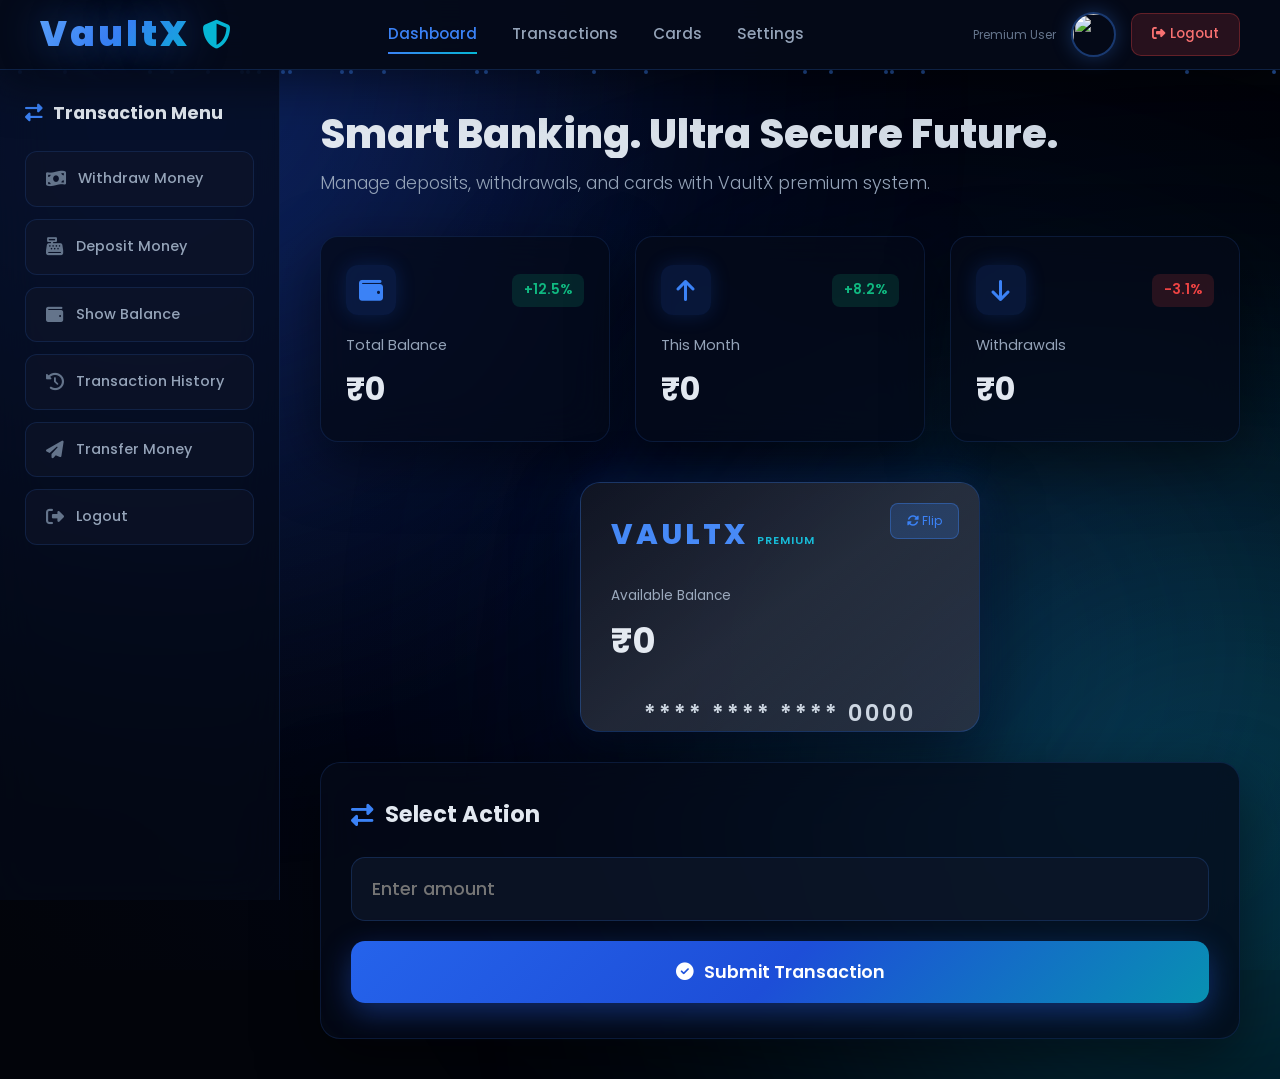
==== frontend/dashboard.html @ a6f94a08 "Remove Twilio secrets and use environment variables" ====
<!DOCTYPE html>
<html lang="en">
<head>
    <meta charset="UTF-8">
    <meta name="viewport" content="width=device-width, initial-scale=1.0">
    <title>VaultX Dashboard | Smart Banking. Secure Future.</title>
    
    <!-- Bootstrap 5.3 -->
    <link href="https://cdn.jsdelivr.net/npm/bootstrap@5.3.0/dist/css/bootstrap.min.css" rel="stylesheet">
    
    <!-- Google Fonts -->
    <link href="https://fonts.googleapis.com/css2?family=Poppins:wght@300;400;500;600;700;800;900&family=Inter:wght@400;500;600;700&display=swap" rel="stylesheet">
    
    <!-- Font Awesome -->
    <link rel="stylesheet" href="https://cdnjs.cloudflare.com/ajax/libs/font-awesome/6.4.0/css/all.min.css">
    
    <!-- Material Icons -->
    <link rel="stylesheet" href="https://fonts.googleapis.com/css2?family=Material+Symbols+Outlined" rel="stylesheet">
    
    <style>
        /* ===== RESET & BASE ===== */
        * {
            margin: 0;
            padding: 0;
            box-sizing: border-box;
            font-family: 'Poppins', sans-serif;
        }

        body {
            min-height: 100vh;
            background: #02040a;
            color: white;
            overflow-x: hidden;
            position: relative;
        }

        /* ===== DYNAMIC BACKGROUND ===== */
        .bg-grid {
            position: fixed;
            width: 100%;
            height: 100%;
            background-image: 
                linear-gradient(rgba(59, 130, 246, 0.03) 1px, transparent 1px),
                linear-gradient(90deg, rgba(59, 130, 246, 0.03) 1px, transparent 1px);
            background-size: 60px 60px;
            z-index: 1;
        }

        .bg-gradient-overlay {
            position: fixed;
            width: 100%;
            height: 100%;
            background: 
                radial-gradient(circle at 10% 20%, rgba(37, 99, 235, 0.1) 0%, transparent 40%),
                radial-gradient(circle at 90% 80%, rgba(8, 145, 178, 0.08) 0%, transparent 40%),
                radial-gradient(circle at 50% 50%, rgba(2, 6, 23, 1) 0%, rgba(2, 4, 10, 1) 100%);
            z-index: 2;
        }

        /* ===== FLOATING ORBS ===== */
        .orb {
            position: fixed;
            border-radius: 50%;
            filter: blur(200px);
            opacity: 0.5;
            z-index: 3;
            animation: orbFloat 20s ease-in-out infinite;
        }

        .orb.one {
            width: 700px;
            height: 700px;
            background: #1d4ed8;
            top: -300px;
            left: -200px;
        }

        .orb.two {
            width: 600px;
            height: 600px;
            background: #0891b2;
            bottom: -250px;
            right: -250px;
            animation-delay: -10s;
        }

        .orb.three {
            width: 400px;
            height: 400px;
            background: #3b82f6;
            top: 50%;
            right: 10%;
            opacity: 0.3;
            animation-delay: -5s;
        }

        @keyframes orbFloat {
            0%, 100% { transform: translate(0, 0) scale(1); }
            25% { transform: translate(50px, 40px) scale(1.05); }
            50% { transform: translate(30px, -30px) scale(0.98); }
            75% { transform: translate(-40px, 35px) scale(1.02); }
        }

        /* ===== PARTICLES ===== */
        .particles {
            position: fixed;
            width: 100%;
            height: 100%;
            z-index: 4;
            overflow: hidden;
        }

        .particle {
            position: absolute;
            width: 4px;
            height: 4px;
            background: rgba(59, 130, 246, 0.6);
            border-radius: 50%;
            animation: particleFloat 25s linear infinite;
        }

        @keyframes particleFloat {
            0% { transform: translateY(100vh) translateX(0); opacity: 0; }
            10% { opacity: 1; }
            90% { opacity: 1; }
            100% { transform: translateY(-100vh) translateX(50px); opacity: 0; }
        }

        /* ===== NAVBAR ===== */
        .navbar {
            position: fixed;
            top: 0;
            left: 0;
            right: 0;
            height: 70px;
            background: rgba(5, 10, 25, 0.95);
            backdrop-filter: blur(20px);
            border-bottom: 1px solid rgba(59, 130, 246, 0.2);
            display: flex;
            align-items: center;
            justify-content: space-between;
            padding: 0 40px;
            z-index: 1000;
            box-shadow: 0 10px 50px rgba(0, 0, 0, 0.5);
        }

        .navbar-logo {
            display: flex;
            align-items: center;
            gap: 12px;
        }

        .logo {
            font-size: 2.2rem;
            font-weight: 900;
            letter-spacing: 3px;
            background: linear-gradient(135deg, #60a5fa, #3b82f6, #06b6d4);
            color: transparent;
            -webkit-background-clip: text;
            background-clip: text;
            text-shadow: 0 0 40px rgba(59, 130, 246, 0.5);
        }

        .logo-icon {
            font-size: 1.8rem;
            color: #06b6d4;
        }

        .nav-links {
            display: flex;
            gap: 35px;
        }

        .nav-links a {
            color: #94a3b8;
            text-decoration: none;
            font-size: 0.95rem;
            font-weight: 500;
            transition: all 0.3s ease;
            padding: 8px 0;
            position: relative;
        }

        .nav-links a::after {
            content: '';
            position: absolute;
            bottom: 0;
            left: 0;
            width: 0;
            height: 2px;
            background: linear-gradient(90deg, #3b82f6, #06b6d4);
            transition: width 0.3s ease;
        }

        .nav-links a:hover {
            color: #cbd5e1;
        }

        .nav-links a:hover::after {
            width: 100%;
        }

        .nav-links a.active {
            color: #3b82f6;
        }

        .nav-links a.active::after {
            width: 100%;
        }

        .profile-section {
            display: flex;
            align-items: center;
            gap: 15px;
        }

        .profile-info {
            display: flex;
            align-items: center;
            gap: 12px;
        }

        .profile-name {
            font-size: 0.9rem;
            font-weight: 600;
            color: #e2e8f0;
        }

        .profile-role {
            font-size: 0.75rem;
            color: #64748b;
            font-weight: 400;
        }

        .profile-avatar {
            width: 45px;
            height: 45px;
            border-radius: 50%;
            border: 2px solid rgba(59, 130, 246, 0.4);
            box-shadow: 0 0 20px rgba(59, 130, 246, 0.3);
        }

        .logout-btn {
            padding: 10px 20px;
            background: rgba(239, 68, 68, 0.15);
            border: 1px solid rgba(239, 68, 68, 0.3);
            color: #f87171;
            border-radius: 10px;
            font-size: 0.85rem;
            font-weight: 500;
            cursor: pointer;
            transition: all 0.3s ease;
        }

        .logout-btn:hover {
            background: rgba(239, 68, 68, 0.25);
            border-color: rgba(239, 68, 68, 0.5);
            transform: translateY(-2px);
        }

        /* ===== MOBILE MENU BUTTON ===== */
        .mobile-menu-btn {
            display: none;
            background: rgba(59, 130, 246, 0.2);
            border: 1px solid rgba(59, 130, 246, 0.4);
            color: #3b82f6;
            padding: 8px 12px;
            border-radius: 8px;
            cursor: pointer;
            font-size: 1.2rem;
            transition: all 0.3s ease;
        }

        .mobile-menu-btn:hover {
            background: rgba(59, 130, 246, 0.3);
        }

        /* ===== MAIN CONTAINER ===== */
        .main-container {
            position: relative;
            z-index: 10;
            display: flex;
            margin-top: 70px;
            min-height: calc(100vh - 70px);
        }

        /* ===== SIDEBAR ===== */
        .sidebar {
            width: 280px;
            background: rgba(5, 10, 25, 0.7);
            backdrop-filter: blur(20px);
            border-right: 1px solid rgba(59, 130, 246, 0.15);
            padding: 30px 25px;
            position: fixed;
            height: calc(100vh - 70px);
            overflow-y: auto;
            z-index: 100;
            transition: all 0.3s ease;
        }

        .sidebar-title {
            font-size: 1.1rem;
            font-weight: 700;
            color: #e2e8f0;
            margin-bottom: 25px;
            display: flex;
            align-items: center;
            gap: 10px;
        }

        .sidebar-title i {
            color: #3b82f6;
        }

        .menu {
            display: flex;
            flex-direction: column;
            gap: 12px;
        }

        .menu-btn {
            padding: 16px 20px;
            background: rgba(15, 23, 42, 0.6);
            border: 1px solid rgba(59, 130, 246, 0.15);
            border-radius: 12px;
            color: #94a3b8;
            font-size: 0.9rem;
            font-weight: 500;
            cursor: pointer;
            transition: all 0.3s ease;
            display: flex;
            align-items: center;
            gap: 12px;
            text-align: left;
        }

        .menu-btn i {
            font-size: 1.1rem;
            color: #64748b;
            transition: all 0.3s ease;
        }

        .menu-btn:hover {
            background: rgba(30, 41, 59, 0.8);
            border-color: rgba(59, 130, 246, 0.3);
            color: #cbd5e1;
            transform: translateX(5px);
        }

        .menu-btn:hover i {
            color: #3b82f6;
            transform: translateX(3px);
        }

        .menu-btn.active {
            background: linear-gradient(135deg, rgba(37, 99, 235, 0.2), rgba(8, 145, 178, 0.2));
            border-color: rgba(59, 130, 246, 0.5);
            color: #e2e8f0;
            box-shadow: 0 0 20px rgba(37, 99, 235, 0.3);
        }

        .menu-btn.active i {
            color: #3b82f6;
        }

        /* ===== CONTENT AREA ===== */
        .content {
            margin-left: 280px;
            padding: 40px;
            width: 100%;
            animation: contentEnter 0.8s ease;
        }

        @keyframes contentEnter {
            from { opacity: 0; transform: translateY(30px); }
            to { opacity: 1; transform: translateY(0); }
        }

        /* ===== HERO SECTION ===== */
        .hero {
            margin-bottom: 40px;
        }

        .hero-title {
            font-size: 2.5rem;
            font-weight: 800;
            margin-bottom: 12px;
            background: linear-gradient(135deg, #e2e8f0, #cbd5e1);
            color: transparent;
            -webkit-background-clip: text;
            background-clip: text;
        }

        .hero-subtitle {
            font-size: 1.1rem;
            color: #94a3b8;
            font-weight: 300;
        }

        /* ===== STATS CARDS ===== */
        .stats-grid {
            display: grid;
            grid-template-columns: repeat(3, 1fr);
            gap: 25px;
            margin-bottom: 40px;
        }

        .stat-card {
            background: rgba(5, 10, 25, 0.75);
            backdrop-filter: blur(20px);
            border: 1px solid rgba(59, 130, 246, 0.15);
            border-radius: 18px;
            padding: 28px 25px;
            box-shadow: 0 20px 60px rgba(0, 0, 0, 0.5);
            transition: all 0.4s ease;
        }

        .stat-card:hover {
            transform: translateY(-5px);
            border-color: rgba(59, 130, 246, 0.3);
            box-shadow: 0 25px 70px rgba(0, 0, 0, 0.6);
        }

        .stat-header {
            display: flex;
            align-items: center;
            justify-content: space-between;
            margin-bottom: 20px;
        }

        .stat-icon {
            width: 50px;
            height: 50px;
            background: rgba(37, 99, 235, 0.15);
            border-radius: 12px;
            display: flex;
            align-items: center;
            justify-content: center;
            box-shadow: 0 0 20px rgba(37, 99, 235, 0.2);
        }

        .stat-icon i {
            font-size: 1.5rem;
            color: #3b82f6;
        }

        .stat-change {
            font-size: 0.85rem;
            font-weight: 600;
            padding: 6px 12px;
            border-radius: 8px;
        }

        .stat-change.positive {
            background: rgba(16, 185, 129, 0.15);
            color: #10b981;
        }

        .stat-change.negative {
            background: rgba(239, 68, 68, 0.15);
            color: #ef4444;
        }

        .stat-label {
            font-size: 0.9rem;
            color: #94a3b8;
            font-weight: 400;
            margin-bottom: 8px;
        }

        .stat-value {
            font-size: 2rem;
            font-weight: 700;
            color: #e2e8f0;
        }

        /* ===== CREDIT CARD ===== */
        .card-section {
            display: flex;
            flex-direction: column;
        }

        .section-title {
            font-size: 1.3rem;
            font-weight: 700;
            color: #e2e8f0;
            margin-bottom: 25px;
            display: flex;
            align-items: center;
            gap: 12px;
        }

        .section-title i {
            color: #3b82f6;
        }

        .credit-card-wrapper {
            width: 100%;
            display: flex;
            justify-content: center;
            align-items: center;
            margin: 30px auto;
            perspective: 1500px;
        }

        .credit-card {
            width: 400px;
            height: 250px;
            position: relative;
            transform-style: preserve-3d;
            transition: transform 1s ease;
            will-change: transform;
            margin: 0 auto;
            display: block;
        }

        .credit-card:hover {
            transform: translateY(-8px);
        }

        .credit-card.flipped {
            transform: rotateY(180deg);
        }

        .card-face {
            position: absolute;
            width: 100%;
            height: 100%;
            padding: 30px;
            border-radius: 20px;
            background: linear-gradient(
                135deg,
                rgba(5,10,25,0.95),
                rgba(30,41,59,0.95)
            );
            border: 1px solid rgba(59,130,246,0.3);
            box-shadow:
                0 20px 60px rgba(0,0,0,0.6),
                0 0 40px rgba(37,99,235,0.2);
            backface-visibility: hidden;
            -webkit-backface-visibility: hidden;
            overflow: hidden;
        }

        .card-front {
            z-index: 2;
        }

        .card-back {
            transform: rotateY(180deg);
            display: flex;
            justify-content: center;
            align-items: center;
        }

        .card-brand {
            font-size: 1.8rem;
            font-weight: 800;
            color: #3b82f6;
            letter-spacing: 3px;
            margin-bottom: 30px;
        }

        .card-badge {
            font-size: 0.7rem;
            color: #06b6d4;
            font-weight: 600;
            letter-spacing: 1px;
        }

        .card-balance-label {
            font-size: 0.85rem;
            color: #94a3b8;
            margin-bottom: 8px;
        }

        .card-balance {
            font-size: 2.2rem;
            font-weight: 700;
            color: #e2e8f0;
            margin-bottom: 30px;
        }

        .card-number {
            font-size: 1.4rem;
            font-weight: 600;
            color: #cbd5e1;
            letter-spacing: 3px;
            margin-bottom: 30px;
            text-align: center;
        }

        .card-info {
            display: flex;
            justify-content: space-between;
        }

        .card-info-item small {
            font-size: 0.7rem;
            color: #64748b;
            margin-bottom: 5px;
        }

        .card-info-item span {
            font-size: 0.9rem;
            color: #e2e8f0;
            font-weight: 500;
        }

        .card-back-content {
            text-align: center;
            padding-top: 40px;
        }

        .card-stripe {
            width: 100%;
            height: 45px;
            background: linear-gradient(90deg, #2c2c2c, #4a4a4a, #2c2c2c);
            margin-bottom: 25px;
            border-radius: 8px;
        }

        .card-cvv-label {
            font-size: 0.8rem;
            color: #94a3b8;
            margin-bottom: 8px;
        }

        .card-cvv {
            width: 120px;
            text-align: center;
            font-size: 1.8rem;
            font-weight: 700;
            color: #0f172a;
            background: white;
            padding: 12px;
            border-radius: 10px;
            letter-spacing: 3px;
            box-shadow: 0 0 20px rgba(255,255,255,0.25);
        }

        .card-flip-btn {
            position: absolute;
            top: 20px;
            right: 20px;
            background: rgba(59, 130, 246, 0.2);
            border: 1px solid rgba(59, 130, 246, 0.4);
            color: #3b82f6;
            padding: 8px 16px;
            border-radius: 8px;
            font-size: 0.75rem;
            cursor: pointer;
            transition: all 0.3s ease;
        }

        .card-face::before {
            content: "";
            position: absolute;
            top: -50%;
            left: -50%;
            width: 200%;
            height: 200%;
            background: linear-gradient(
                120deg,
                transparent,
                rgba(255,255,255,0.08),
                transparent
            );
            transform: rotate(25deg);
            animation: shine 6s linear infinite;
        }

        @keyframes shine {
            0% {
                transform: translateX(-100%) rotate(25deg);
            }
            100% {
                transform: translateX(100%) rotate(25deg);
            }
        }

        .card-flip-btn:hover {
            background: rgba(59, 130, 246, 0.3);
        }

        /* ===== ACTION PANEL ===== */
        .action-panel {
            background: rgba(5, 10, 25, 0.75);
            backdrop-filter: blur(20px);
            border: 1px solid rgba(59, 130, 246, 0.15);
            border-radius: 20px;
            padding: 35px 30px;
            box-shadow: 0 20px 60px rgba(0, 0, 0, 0.5);
        }

        .action-title {
            font-size: 1.4rem;
            font-weight: 700;
            color: #e2e8f0;
            margin-bottom: 25px;
            display: flex;
            align-items: center;
            gap: 12px;
        }

        .action-title i {
            color: #3b82f6;
        }

        .action-input {
            width: 100%;
            padding: 18px 20px;
            background: rgba(15, 23, 42, 0.7);
            border: 1px solid rgba(59, 130, 246, 0.2);
            border-radius: 14px;
            color: white;
            font-size: 1.1rem;
            font-weight: 500;
            transition: all 0.3s ease;
            margin-bottom: 20px;
        }

        .action-input:focus {
            background: rgba(30, 41, 59, 0.9);
            border-color: rgba(59, 130, 246, 0.6);
            box-shadow: 0 0 25px rgba(59, 130, 246, 0.3);
            outline: none;
        }

        .action-btn {
            width: 100%;
            padding: 18px 32px;
            background: linear-gradient(135deg, #2563eb, #1d4ed8, #0891b2);
            color: white;
            border: none;
            border-radius: 14px;
            font-weight: 600;
            font-size: 1.1rem;
            cursor: pointer;
            transition: all 0.4s ease;
            display: flex;
            align-items: center;
            justify-content: center;
            gap: 10px;
            box-shadow: 0 10px 30px rgba(37, 99, 235, 0.4);
        }

        .action-btn:hover {
            transform: translateY(-3px);
            box-shadow: 0 15px 40px rgba(37, 99, 235, 0.6);
        }

        .action-result {
            margin-top: 25px;
            padding: 20px;
            background: rgba(15, 23, 42, 0.6);
            border: 1px solid rgba(59, 130, 246, 0.2);
            border-radius: 12px;
            color: #cbd5e1;
            font-size: 0.95rem;
            line-height: 1.6;
            display: none;
        }

        .action-result.show {
            display: block;
            animation: resultEnter 0.5s ease;
        }

        @keyframes resultEnter {
            from { opacity: 0; transform: translateY(10px); }
            to { opacity: 1; transform: translateY(0); }
        }

        /* ===== HISTORY BOX ===== */
        .history-box {
            max-height: 300px;
            overflow-y: auto;
        }

        .tx {
            padding: 10px;
            margin: 5px 0;
            background: rgba(15, 23, 42, 0.5);
            border-radius: 8px;
        }

        .tx hr {
            border-color: rgba(59, 130, 246, 0.2);
            margin: 10px 0;
        }

        /* ===== RESPONSIVE DESIGN - PROFESSIONAL ===== */
        
        /* Desktop (1200px+) */
        @media (min-width: 1200px) {
            .credit-card {
                width: 400px;
                height: 250px;
            }
            
            .hero-title {
                font-size: 2.5rem;
            }
            
            .stats-grid {
                grid-template-columns: repeat(3, 1fr);
            }
            
            .content {
                padding: 40px;
            }
        }

        /* Laptop/Large Tablet (992px - 1199px) */
        @media (max-width: 1199px) {
            .credit-card {
                width: 380px;
                height: 240px;
            }
            
            .hero-title {
                font-size: 2.2rem;
            }
            
            .stats-grid {
                grid-template-columns: repeat(3, 1fr);
                gap: 20px;
            }
            
            .stat-card {
                padding: 24px 20px;
            }
            
            .stat-value {
                font-size: 1.8rem;
            }
            
            .content {
                padding: 35px;
            }
        }

        /* Tablet (768px - 991px) */
        @media (max-width: 991px) {
            .sidebar {
                width: 250px;
                padding: 25px 20px;
            }
            
            .content {
                margin-left: 250px;
                padding: 30px;
            }
            
            .credit-card {
                width: 350px;
                height: 220px;
            }
            
            .hero-title {
                font-size: 2rem;
            }
            
            .hero-subtitle {
                font-size: 1rem;
            }
            
            .stats-grid {
                grid-template-columns: repeat(2, 1fr);
                gap: 20px;
                margin-bottom: 30px;
            }
            
            .stat-card {
                padding: 22px 18px;
            }
            
            .stat-icon {
                width: 45px;
                height: 45px;
            }
            
            .stat-icon i {
                font-size: 1.3rem;
            }
            
            .stat-value {
                font-size: 1.6rem;
            }
            
            .action-panel {
                padding: 30px 25px;
            }
            
            .nav-links {
                gap: 20px;
            }
            
            .nav-links a {
                font-size: 0.85rem;
            }
            
            .orb.one, .orb.two {
                width: 500px;
                height: 500px;
            }
            
            .orb.three {
                width: 300px;
                height: 300px;
            }
        }

        /* Mobile Large (576px - 767px) */
        @media (max-width: 767px) {
            .mobile-menu-btn {
                display: block;
            }
            
            .nav-links {
                display: none;
            }
            
            .sidebar {
                left: -250px;
                width: 250px;
            }
            
            .sidebar.active {
                left: 0;
            }
            
            .content {
                margin-left: 0;
                padding: 25px;
            }
            
            .credit-card {
                width: 320px;
                height: 210px;
            }
            
            .hero-title {
                font-size: 1.7rem;
            }
            
            .hero-subtitle {
                font-size: 0.9rem;
            }
            
            .stats-grid {
                grid-template-columns: 1fr;
                gap: 18px;
                margin-bottom: 25px;
            }
            
            .stat-card {
                padding: 20px 16px;
            }
            
            .stat-icon {
                width: 42px;
                height: 42px;
            }
            
            .stat-icon i {
                font-size: 1.2rem;
            }
            
            .stat-value {
                font-size: 1.5rem;
            }
            
            .stat-label {
                font-size: 0.85rem;
            }
            
            .action-panel {
                padding: 25px 20px;
            }
            
            .action-title {
                font-size: 1.2rem;
            }
            
            .action-input {
                padding: 15px 18px;
                font-size: 1rem;
            }
            
            .action-btn {
                padding: 16px 28px;
                font-size: 1rem;
            }
            
            .navbar {
                padding: 0 20px;
            }
            
            .logo {
                font-size: 1.8rem;
            }
            
            .logo-icon {
                font-size: 1.5rem;
            }
            
            .profile-info {
                gap: 8px;
            }
            
            .profile-name {
                font-size: 0.8rem;
            }
            
            .profile-role {
                font-size: 0.7rem;
            }
            
            .profile-avatar {
                width: 40px;
                height: 40px;
            }
            
            .logout-btn {
                padding: 8px 16px;
                font-size: 0.75rem;
            }
            
            .card-flip-btn {
                top: 15px;
                right: 15px;
                padding: 6px 12px;
                font-size: 0.7rem;
            }
            
            .card-brand {
                font-size: 1.5rem;
                margin-bottom: 25px;
            }
            
            .card-balance {
                font-size: 1.8rem;
                margin-bottom: 25px;
            }
            
            .card-number {
                font-size: 1.2rem;
                margin-bottom: 25px;
            }
            
            .orb {
                filter: blur(150px);
            }
            
            .orb.one, .orb.two {
                width: 400px;
                height: 400px;
            }
        }

        /* Mobile Small (≤575px) */
        @media (max-width: 575px) {
            .credit-card {
                width: 290px;
                height: 195px;
            }
            
            .hero-title {
                font-size: 1.4rem;
            }
            
            .hero-subtitle {
                font-size: 0.8rem;
            }
            
            .stats-grid {
                gap: 15px;
                margin-bottom: 20px;
            }
            
            .stat-card {
                padding: 18px 14px;
            }
            
            .stat-icon {
                width: 38px;
                height: 38px;
            }
            
            .stat-icon i {
                font-size: 1.1rem;
            }
            
            .stat-value {
                font-size: 1.3rem;
            }
            
            .stat-label {
                font-size: 0.8rem;
                margin-bottom: 6px;
            }
            
            .stat-change {
                font-size: 0.75rem;
                padding: 5px 10px;
            }
            
            .action-panel {
                padding: 20px 15px;
            }
            
            .action-title {
                font-size: 1.1rem;
                margin-bottom: 20px;
            }
            
            .action-input {
                padding: 14px 16px;
                font-size: 0.95rem;
                margin-bottom: 16px;
            }
            
            .action-btn {
                padding: 15px 24px;
                font-size: 0.95rem;
            }
            
            .card-brand {
                font-size: 1.3rem;
                margin-bottom: 20px;
            }
            
            .card-balance-label {
                font-size: 0.75rem;
            }
            
            .card-balance {
                font-size: 1.6rem;
                margin-bottom: 20px;
            }
            
            .card-number {
                font-size: 1.1rem;
                margin-bottom: 20px;
            }
            
            .card-info-item small {
                font-size: 0.65rem;
            }
            
            .card-info-item span {
                font-size: 0.8rem;
            }
            
            .card-cvv {
                width: 100px;
                font-size: 1.5rem;
                padding: 10px;
            }
            
            .card-stripe {
                height: 40px;
                margin-bottom: 20px;
            }
            
            .navbar {
                height: 60px;
                padding: 0 15px;
            }
            
            .logo {
                font-size: 1.5rem;
            }
            
            .logo-icon {
                font-size: 1.3rem;
            }
            
            .profile-avatar {
                width: 35px;
                height: 35px;
            }
            
            .sidebar {
                width: 220px;
                padding: 20px 15px;
            }
            
            .menu-btn {
                padding: 14px 16px;
                font-size: 0.85rem;
            }
            
            .menu-btn i {
                font-size: 1rem;
            }
            
            .sidebar-title {
                font-size: 1rem;
                margin-bottom: 20px;
            }
        }

        /* Ultra Mobile (≤375px) */
        @media (max-width: 375px) {
            .credit-card {
                width: 260px;
                height: 180px;
            }
            
            .hero-title {
                font-size: 1.2rem;
            }
            
            .stat-value {
                font-size: 1.2rem;
            }
            
            .card-number {
                font-size: 1rem;
            }
        }
    </style>
</head>

<body>
    <!-- BACKGROUND -->
    <div class="bg-grid"></div>
    <div class="bg-gradient-overlay"></div>
    
    <!-- ORBS -->
    <div class="orb one"></div>
    <div class="orb two"></div>
    <div class="orb three"></div>
    
    <!-- PARTICLES -->
    <div class="particles" id="particles"></div>

    <!-- NAVBAR -->
    <nav class="navbar">
        <div class="navbar-logo">
            <button class="mobile-menu-btn" onclick="toggleSidebar()">
                <i class="fas fa-bars"></i>
            </button>
            <div class="logo">VaultX</div>
            <i class="fas fa-shield-halved logo-icon"></i>
        </div>

        <div class="nav-links">
            <a href="#" class="active">Dashboard</a>
            <a href="#">Transactions</a>
            <a href="#">Cards</a>
            <a href="#">Settings</a>
        </div>

        <div class="profile-section">
            <div class="profile-info">
                <div class="profile-name" id="profileName">
                    User
                </div>
                <div class="profile-role">Premium User</div>
            </div>
            <img src="https://ui-avatars.com/api/?name=Shivam+Kumar&background=3b82f6&color=fff&fontSize=0.5" class="profile-avatar">
            <button class="logout-btn" onclick="logout()">
                <i class="fas fa-sign-out-alt"></i> Logout
            </button>
        </div>
    </nav>

    <!-- MAIN CONTAINER -->
    <div class="main-container">
        <!-- SIDEBAR -->
        <div class="sidebar" id="sidebar">
            <div class="sidebar-title">
                <i class="fas fa-exchange-alt"></i>
                Transaction Menu
            </div>

            <div class="menu">
                <button class="menu-btn" onclick="setMode('withdraw')">
                    <i class="fas fa-money-bill-wave"></i>
                    Withdraw Money
                </button>
                <button class="menu-btn" onclick="setMode('deposit')">
                    <i class="fas fa-cash-register"></i>
                    Deposit Money
                </button>
                <button class="menu-btn" onclick="setMode('balance')">
                    <i class="fas fa-wallet"></i>
                    Show Balance
                </button>
                <button class="menu-btn" onclick="setMode('history')">
                    <i class="fas fa-history"></i>
                    Transaction History
                </button>
                <button class="menu-btn" onclick="setMode('transfer')">
                    <i class="fas fa-paper-plane"></i>
                    Transfer Money
                </button>
                <button class="menu-btn" onclick="logout()">
                    <i class="fas fa-sign-out-alt"></i>
                    Logout
                </button>
            </div>
        </div>

        <!-- CONTENT -->
        <div class="content">
            <!-- HERO -->
            <div class="hero">
                <h1 class="hero-title">Smart Banking. Ultra Secure Future.</h1>
                <p class="hero-subtitle">Manage deposits, withdrawals, and cards with VaultX premium system.</p>
            </div>

            <!-- STATS -->
            <div class="stats-grid">
                <div class="stat-card">
                    <div class="stat-header">
                        <div class="stat-icon">
                            <i class="fas fa-wallet"></i>
                        </div>
                        <div class="stat-change positive">+12.5%</div>
                    </div>
                    <div class="stat-label">Total Balance</div>
                    <div class="stat-value" id="totalBalance">₹0</div>
                </div>

                <div class="stat-card">
                    <div class="stat-header">
                        <div class="stat-icon">
                            <i class="fas fa-arrow-up"></i>
                        </div>
                        <div class="stat-change positive">+8.2%</div>
                    </div>
                    <div class="stat-label">This Month</div>
                    <div class="stat-value" id="totalDeposit">₹0</div>
                </div>

                <div class="stat-card">
                    <div class="stat-header">
                        <div class="stat-icon">
                            <i class="fas fa-arrow-down"></i>
                        </div>
                        <div class="stat-change negative">-3.1%</div>
                    </div>
                    <div class="stat-label">Withdrawals</div>
                    <div class="stat-value" id="totalWithdraw">₹0</div>
                </div>
            </div>
            
            <div class="credit-card-wrapper">
                <div class="credit-card" id="creditCard">
                    <!-- FRONT -->
                    <div class="card-face card-front">
                        <button class="card-flip-btn" onclick="flipCard()">
                            <i class="fas fa-sync-alt"></i> Flip
                        </button>

                        <div class="card-brand">
                            VAULTX
                            <span class="card-badge">PREMIUM</span>
                        </div>

                        <div class="card-balance-label">
                            Available Balance
                        </div>

                        <div class="card-balance" id="cardBalance">
                            ₹0
                        </div>

                        <div class="card-number" id="cardNumber">
                            **** **** **** 0000
                        </div>

                        <div class="card-info">
                            <div class="card-info-item">
                                <small>Card Holder</small>
                                <span id="cardHolder">USER</span>
                            </div>

                            <div class="card-info-item">
                                <small>Valid Thru</small>
                                <span>12/30</span>
                            </div>
                        </div>
                    </div>

                    <!-- BACK -->
                    <div class="card-face card-back">
                        <div class="card-back-content">
                            <div class="card-stripe"></div>

                            <div class="card-cvv-label">
                                Security Code
                            </div>

                            <div class="card-cvv">
                                427
                            </div>

                            <small style="color:#64748b;">
                                Secure Banking Powered by VaultX
                            </small>
                        </div>
                    </div>
                </div>
            </div>

            <!-- ACTION PANEL -->
            <div class="action-panel">
                <div class="action-title">
                    <i class="fas fa-exchange-alt"></i>
                    <span id="actionTitle">Select Action</span>
                </div>

                <input type="number" class="action-input" id="amount" placeholder="Enter amount">

                <button class="action-btn" onclick="performAction()">
                    <i class="fas fa-check-circle"></i>
                    Submit Transaction
                </button>

                <div class="action-result" id="result"></div>
            </div>
        </div>
    </div>

    <script>
        // ===== PARTICLES =====
        let accountNumber = localStorage.getItem("accountNumber");
        function createParticles() {
            const container = document.getElementById('particles');
            for (let i = 0; i < 25; i++) {
                const particle = document.createElement('div');
                particle.className = 'particle';
                particle.style.left = Math.random() * 100 + '%';
                particle.style.animationDelay = Math.random() * 25 + 's';
                particle.style.animationDuration = (20 + Math.random() * 10) + 's';
                container.appendChild(particle);
            }
        }
        createParticles();

        // ===== MOBILE SIDEBAR TOGGLE =====
        function toggleSidebar() {
            document.getElementById('sidebar').classList.toggle('active');
        }

        // Close sidebar when clicking on content
        document.addEventListener('click', (e) => {
            const sidebar = document.getElementById('sidebar');
            const mobileMenuBtn = document.querySelector('.mobile-menu-btn');
            
            if (!sidebar.contains(e.target) && !mobileMenuBtn.contains(e.target) && window.innerWidth < 768) {
                sidebar.classList.remove('active');
            }
        });

        // ===== MOUSE TRACKING =====
        document.addEventListener('mousemove', (e) => {
            const orbs = document.querySelectorAll('.orb');
            const mouseX = e.clientX / window.innerWidth - 0.5;
            const mouseY = e.clientY / window.innerHeight - 0.5;
            orbs.forEach((orb, i) => {
                const speed = (i + 1) * 20;
                orb.style.transform = `translate(${mouseX * speed}px, ${mouseY * speed}px)`;
            });
        });

        // ===== CARD FLIP =====
        function flipCard() {
            document.getElementById('creditCard').classList.toggle('flipped');
        }

        // ===== MODE SETTER =====
        let mode = '';
        function setMode(selected) {
            mode = selected;
            document.getElementById('result').classList.remove('show');
            document.getElementById('amount').value = '';
            
            document.querySelectorAll('.menu-btn').forEach(btn => btn.classList.remove('active'));
            event.currentTarget.classList.add('active');

            const titles = {
                withdraw: 'Withdraw Money',
                deposit: 'Deposit Money',
                balance: 'Check Balance',
                history: 'Transaction History',
                transfer: 'Transfer Money'
            };
            
            document.getElementById('actionTitle').innerText = titles[mode];
            document.getElementById('amount').style.display = mode === 'balance' || mode === 'history' ? 'none' : 'block';
            
            // Close sidebar on mobile after selection
            if (window.innerWidth < 768) {
                document.getElementById('sidebar').classList.remove('active');
            }
        }

        // ===== ACTION PERFORM =====
        function performAction() {
            const resultEl = document.getElementById('result');
            const btn = document.querySelector('.action-btn');

            const amount = document.getElementById('amount').value;
            const accountNumber = localStorage.getItem("accountNumber");

            // ===== RESET RESULT =====
            resultEl.classList.remove('show');
            resultEl.innerText = "";

            // ===== VALIDATION 1: LOGIN CHECK =====
            if (!accountNumber) {
                alert("Session expired. Please login again.");
                window.location.href = "index.html";
                return;
            }

            // ===== VALIDATION 2: AMOUNT CHECK =====
            if (mode !== "balance" && mode !== "history") {
                if (!amount || isNaN(amount) || parseFloat(amount) <= 0) {
                    alert("Enter valid amount");
                    return;
                }
            }

            // ===== BUTTON LOADING STATE =====
            btn.innerHTML = '<i class="fas fa-spinner fa-spin"></i> Processing...';
            btn.disabled = true;

            let url = "";
            let body = null;

            // ===== ROUTING =====
            if (mode === "deposit") {
                url = "http://localhost:8080/api/transaction/deposit";
                body = {
                    accountNumber: Number(accountNumber),
                    amount: parseFloat(amount)
                };
            } else if (mode === "withdraw") {
                url = "http://localhost:8080/api/transaction/withdraw";
                body = {
                    accountNumber: Number(accountNumber),
                    amount: parseFloat(amount)
                };
            } else if (mode === "balance") {
                fetch(`http://localhost:8080/api/transaction/balance/${accountNumber}`)
                    .then(res => res.json())
                    .then(data => {
                        resultEl.innerText = "Balance: ₹ " + data;
                        resultEl.classList.add('show');

                        btn.innerHTML = '<i class="fas fa-check-circle"></i> Done';
                        btn.disabled = false;
                    })
                    .catch(err => {
                        console.log(err);
                        resultEl.innerText = "Failed to fetch balance";
                        btn.disabled = false;
                        btn.innerHTML = '<i class="fas fa-check-circle"></i> Submit Transaction';
                    });

                return;
            } else if (mode === "history") {
                fetch(`http://localhost:8080/api/transaction/history/${accountNumber}`)
                    .then(res => res.json())
                    .then(data => {
                        if (!data || data.length === 0) {
                            resultEl.innerHTML = "No transactions found";
                        } else {
                            let html = "<div class='history-box'>";

                           data.forEach(tx => {

    const date = new Date(tx.timestamp);

    const formattedDate =
        date.toLocaleDateString("en-IN") +
        " | " +
        date.toLocaleTimeString("en-IN");

    const color =
        tx.transactionType === "DEPOSIT"
        ? "#22c55e"
        : "#ef4444";

    html += `
        <div class="tx" style="
            padding:12px;
            margin-bottom:10px;
            border-radius:10px;
            background:rgba(255,255,255,0.03);
        ">

            <div style="
                display:flex;
                justify-content:space-between;
                align-items:center;
            ">

                <b style="color:${color}">
                    ${tx.transactionType}
                </b>

                <b>
                    ₹${tx.amount}
                </b>

            </div>

            <small style="
                color:#94a3b8;
                display:block;
                margin-top:8px;
            ">
                ${formattedDate}
            </small>

        </div>
    `;
});

                            html += "</div>";
                            resultEl.innerHTML = html;
                        }

                        resultEl.classList.add('show');

                        btn.innerHTML = '<i class="fas fa-check-circle"></i> Done';
                        btn.disabled = false;
                    })
                    .catch(err => {
                        console.log(err);
                        resultEl.innerText = "Failed to load history";
                        btn.disabled = false;
                        btn.innerHTML = '<i class="fas fa-check-circle"></i> Submit Transaction';
                    });

                return;
            }

            // ===== DEPOSIT / WITHDRAW CALL =====
            fetch(url, {
                method: "POST",
                headers: {
                    "Content-Type": "application/json"
                },
                body: JSON.stringify(body)
            })
            .then(res => res.text())
            .then(data => {
                resultEl.innerText = data;
                resultEl.classList.add('show');

                btn.innerHTML = '<i class="fas fa-check-circle"></i> Success';
                btn.disabled = false;
            })
            .catch(err => {
                console.log(err);
                resultEl.innerText = "Transaction Failed";
                resultEl.classList.add('show');
                btn.innerHTML = '<i class="fas fa-check-circle"></i> Submit Transaction';
                btn.disabled = false;
            });
        }

        // ===== LOGOUT =====
        function logout() {
            localStorage.clear();
            window.location.href = 'index.html';
        }

        window.addEventListener("load", () => {
            document.getElementById("profileName").innerText = localStorage.getItem("userName");
            document.getElementById("cardHolder").innerText = localStorage.getItem("userName");

            const accountNumber = localStorage.getItem("accountNumber");
            document.getElementById("cardNumber").innerText = "**** **** **** " + accountNumber.toString().slice(-4);

            fetch(`http://localhost:8080/api/transaction/balance/${accountNumber}`)
                .then(res => res.json())
                .then(balance => {
                    document.getElementById("cardBalance").innerText = "₹" + balance;
                    document.getElementById("totalBalance").innerText = "₹" + balance;
                })
                .catch(err => {
                    console.log(err);
                });

            // Total Deposit
            fetch(`http://localhost:8080/api/transaction/total-deposit/${accountNumber}`)
                .then(res => res.json())
                .then(amount => {
                    document.getElementById("totalDeposit").innerText = "₹" + amount;
                })
                .catch(err => {
                    console.log(err);
                });

            // Total Withdraw
            fetch(`http://localhost:8080/api/transaction/total-withdraw/${accountNumber}`)
                .then(res => res.json())
                .then(amount => {
                    document.getElementById("totalWithdraw").innerText = "₹" + amount;
                })
                .catch(err => {
                    console.log(err);
                });
        });
    </script>

    <script src="https://cdn.jsdelivr.net/npm/bootstrap@5.3.0/dist/js/bootstrap.bundle.min.js"></script>
    <script src="https://cdnjs.cloudflare.com/ajax/libs/font-awesome/6.4.0/js/all.min.js"></script>
</body>
</html>
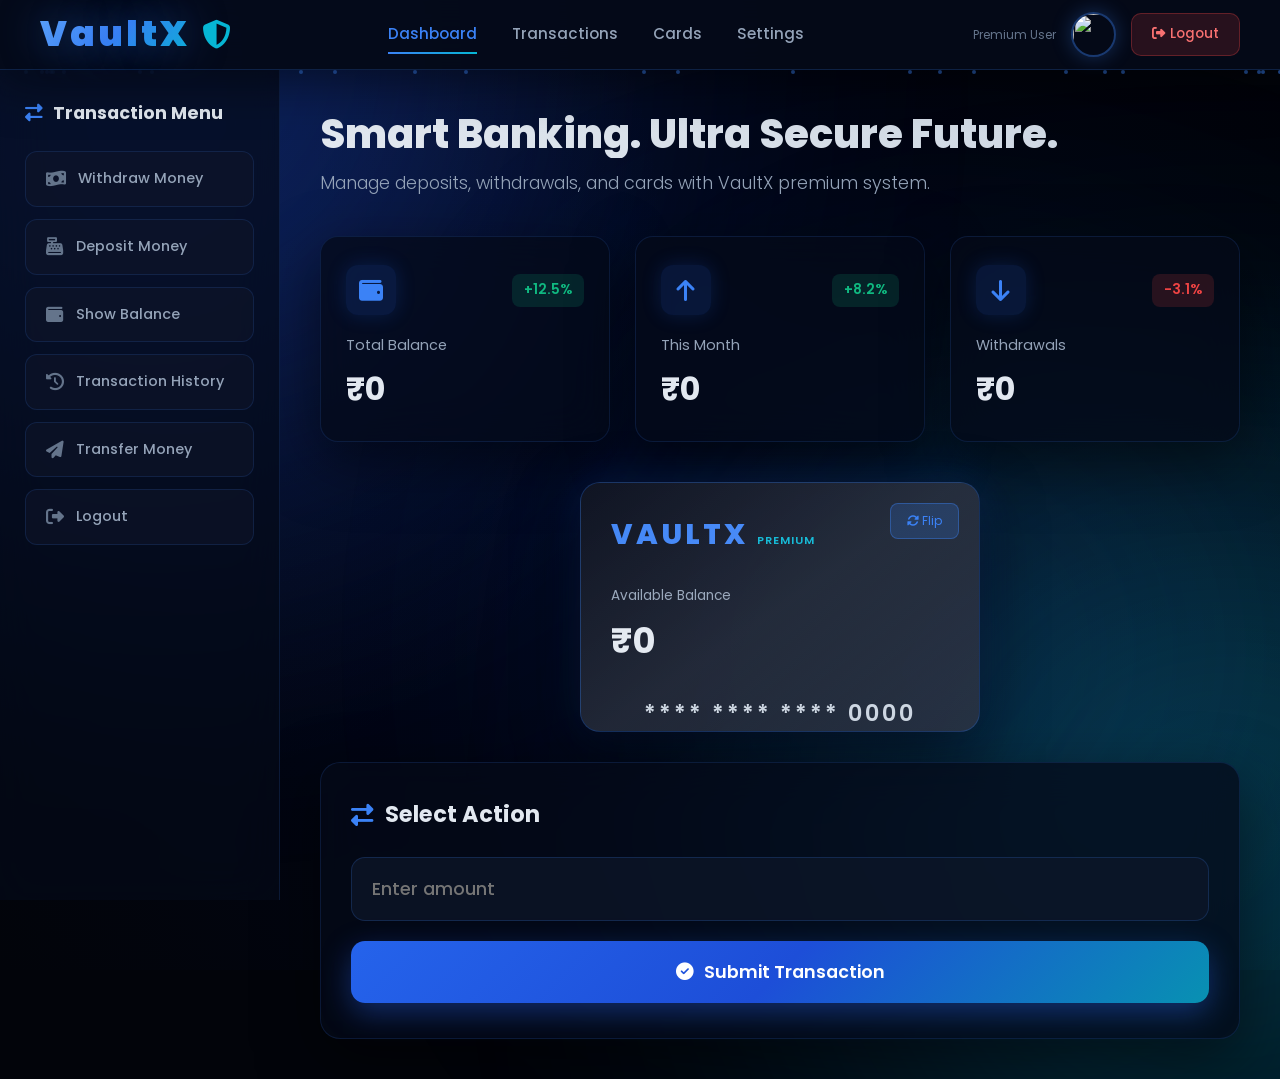
==== commit 7820c41b: "updated changes" ====
--- a/frontend/dashboard.html
+++ b/frontend/dashboard.html
@@ -1538,19 +1538,19 @@
 
             // ===== ROUTING =====
             if (mode === "deposit") {
-                url = "http://localhost:8080/api/transaction/deposit";
+                url = "https://vaultx-banking-platform-1.onrender.com/api/transaction/deposit";
                 body = {
                     accountNumber: Number(accountNumber),
                     amount: parseFloat(amount)
                 };
             } else if (mode === "withdraw") {
-                url = "http://localhost:8080/api/transaction/withdraw";
+                url = "https://vaultx-banking-platform-1.onrender.com/api/transaction/withdraw";
                 body = {
                     accountNumber: Number(accountNumber),
                     amount: parseFloat(amount)
                 };
             } else if (mode === "balance") {
-                fetch(`http://localhost:8080/api/transaction/balance/${accountNumber}`)
+                fetch(`https://vaultx-banking-platform-1.onrender.com/api/transaction/balance/${accountNumber}`)
                     .then(res => res.json())
                     .then(data => {
                         resultEl.innerText = "Balance: ₹ " + data;
@@ -1568,7 +1568,7 @@
 
                 return;
             } else if (mode === "history") {
-                fetch(`http://localhost:8080/api/transaction/history/${accountNumber}`)
+                fetch(`https://vaultx-banking-platform-1.onrender.com/api/transaction/history/${accountNumber}`)
                     .then(res => res.json())
                     .then(data => {
                         if (!data || data.length === 0) {
@@ -1683,7 +1683,7 @@
             const accountNumber = localStorage.getItem("accountNumber");
             document.getElementById("cardNumber").innerText = "**** **** **** " + accountNumber.toString().slice(-4);
 
-            fetch(`http://localhost:8080/api/transaction/balance/${accountNumber}`)
+            fetch(`https://vaultx-banking-platform-1.onrender.com/api/transaction/balance/${accountNumber}`)
                 .then(res => res.json())
                 .then(balance => {
                     document.getElementById("cardBalance").innerText = "₹" + balance;
@@ -1694,7 +1694,7 @@
                 });
 
             // Total Deposit
-            fetch(`http://localhost:8080/api/transaction/total-deposit/${accountNumber}`)
+            fetch(`https://vaultx-banking-platform-1.onrender.com/api/transaction/total-deposit/${accountNumber}`)
                 .then(res => res.json())
                 .then(amount => {
                     document.getElementById("totalDeposit").innerText = "₹" + amount;
@@ -1704,7 +1704,7 @@
                 });
 
             // Total Withdraw
-            fetch(`http://localhost:8080/api/transaction/total-withdraw/${accountNumber}`)
+            fetch(`https://vaultx-banking-platform-1.onrender.com/api/transaction/total-withdraw/${accountNumber}`)
                 .then(res => res.json())
                 .then(amount => {
                     document.getElementById("totalWithdraw").innerText = "₹" + amount;
